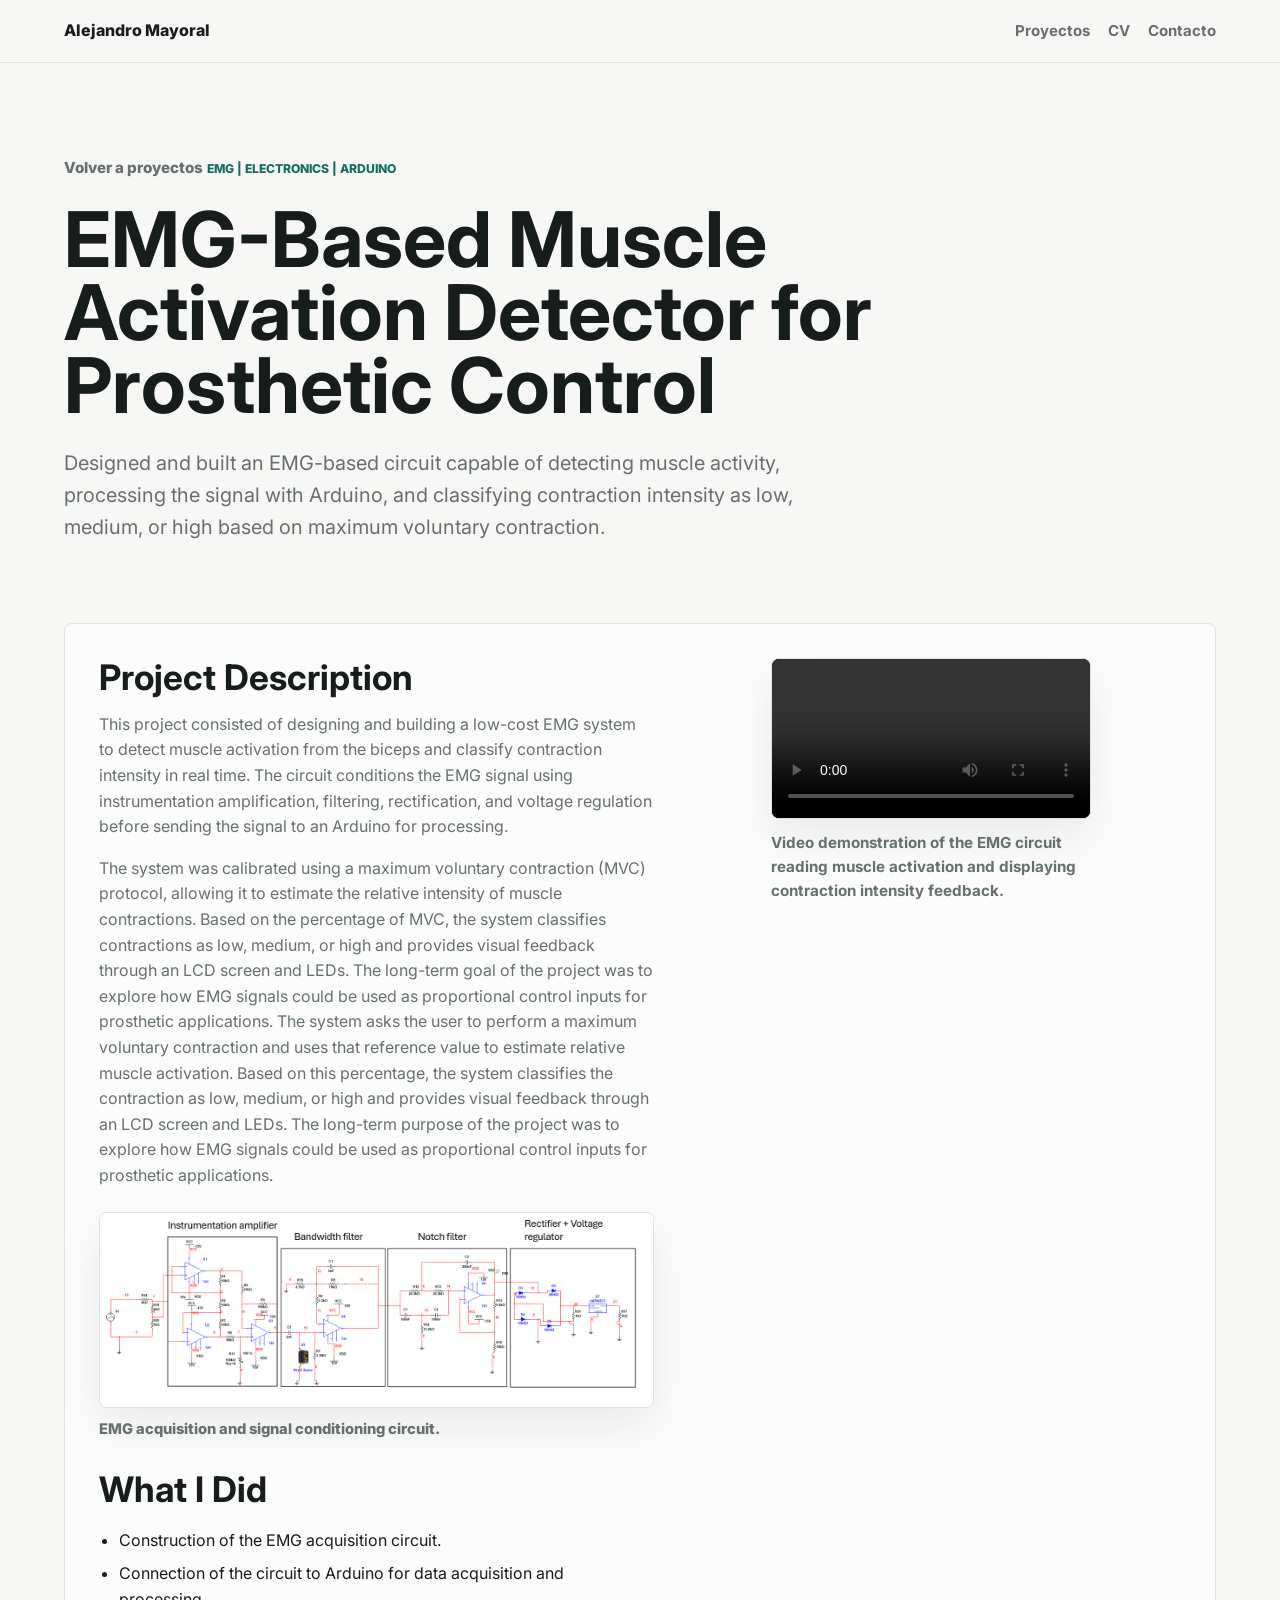
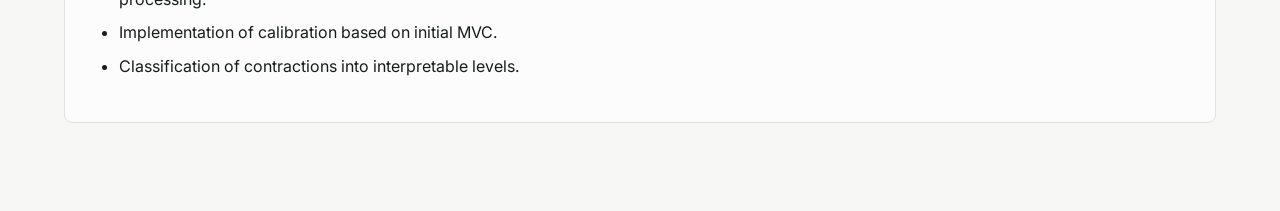
==== emg-arduino.html @ 132bfb3f "Add biomedical engineering portfolio" ====
<!doctype html>
<html lang="es">
  <head>
    <meta charset="UTF-8" />
    <meta name="viewport" content="width=device-width, initial-scale=1.0" />
    <title>Circuito EMG con Arduino | Alejandro Mayoral</title>
    <link rel="preconnect" href="https://fonts.googleapis.com" />
    <link rel="preconnect" href="https://fonts.gstatic.com" crossorigin />
    <link
      href="https://fonts.googleapis.com/css2?family=Inter:wght@400;500;600;700;800&display=swap"
      rel="stylesheet"
    />
    <link rel="stylesheet" href="styles.css" />
  </head>
  <body>
    <header class="topbar">
      <a class="name-link" href="index.html">Alejandro Mayoral</a>
      <nav aria-label="Navegacion del proyecto">
        <a href="index.html#proyectos">Proyectos</a>
        <a href="index.html#inicio">CV</a>
        <a href="index.html#contacto">Contacto</a>
      </nav>
    </header>

    <main>
      <section class="project-page-hero">
        <a class="back-link" href="index.html#proyectos">Volver a proyectos</a>
        <span class="detail-tag">EMG | Electronics | Arduino</span>
        <h1>EMG-Based Muscle Activation Detector for Prosthetic Control</h1>
        <p class="intro">
          Designed and built an EMG-based circuit capable of detecting muscle activity, processing the signal with Arduino, and classifying contraction intensity as low, medium, or high based on maximum voluntary contraction.
        </p>
        <p>
        </p>
      </section>

      <section class="section project-page-grid">
        <article class="project-detail">
          <div class="detail-copy">
            <h2>Project Description</h2>
            <p>
              This project consisted of designing and building a low-cost EMG system to detect muscle activation from the biceps and classify contraction intensity in real time. The circuit conditions the EMG signal using instrumentation amplification, filtering, rectification, and voltage regulation before sending the signal to an Arduino for processing.
            </p>
            <p>
              The system was calibrated using a maximum voluntary contraction (MVC) protocol, allowing it to estimate the relative intensity of muscle contractions. Based on the percentage of MVC, the system classifies contractions as low, medium, or high and provides visual feedback through an LCD screen and LEDs. The long-term goal of the project was to explore how EMG signals could be used as proportional control inputs for prosthetic applications.
              The system asks the user to perform a maximum voluntary contraction and uses that reference value to estimate relative muscle activation. Based on this percentage, the system classifies the contraction as low, medium, or high and provides visual feedback through an LCD screen and LEDs. The long-term purpose of the project was to explore how EMG signals could be used as proportional control inputs for prosthetic applications.
            </p>
            <figure class="inline-figure">
              <img
                src="assets/EMGcircuit/circuito.png"
                alt="EMG acquisition circuit diagram"
              />
              <figcaption>EMG acquisition and signal conditioning circuit.</figcaption>
            </figure>
            <h2>What I Did</h2>
            <ul class="result-list">
              <li>Construction of the EMG acquisition circuit.</li>
              <li>Connection of the circuit to Arduino for data acquisition and processing.</li>
              <li>Implementation of calibration based on initial MVC.</li>
              <li>Classification of contractions into interpretable levels.</li>
            </ul>
          </div>
          <div class="detail-media compact-video">
            <video controls playsinline preload="metadata">
              <source src="assets/EMGcircuit/EMGvideo.mp4" type="video/mp4" />
              Tu navegador no soporta video HTML5.
            </video>
            <p>
              Video demonstration of the EMG circuit reading muscle activation and displaying
              contraction intensity feedback.
            </p>
          </div>
        </article>
      </section>
    </main>
  </body>
</html>
---- styles.css ----
:root {
  --bg: #f7f8f6;
  --surface: #ffffff;
  --ink: #171d1b;
  --muted: #66706c;
  --line: #dde4e0;
  --accent: #146c63;
  --accent-dark: #0f514b;
  --soft: #eef3f0;
  --shadow: 0 18px 45px rgba(23, 29, 27, 0.08);
}

* {
  box-sizing: border-box;
}

html {
  scroll-behavior: smooth;
}

body {
  margin: 0;
  color: var(--ink);
  background: var(--bg);
  font-family: "Inter", Arial, sans-serif;
  line-height: 1.6;
}

img,
iframe,
video {
  max-width: 100%;
}

a {
  color: inherit;
  text-decoration: none;
}

.topbar {
  position: sticky;
  top: 0;
  z-index: 10;
  display: flex;
  align-items: center;
  justify-content: space-between;
  gap: 20px;
  padding: 18px clamp(20px, 5vw, 72px);
  border-bottom: 1px solid var(--line);
  background: rgba(247, 248, 246, 0.92);
  backdrop-filter: blur(14px);
}

.name-link {
  font-size: 1rem;
  font-weight: 800;
}

nav {
  display: flex;
  gap: 18px;
  color: var(--muted);
  font-size: 0.94rem;
  font-weight: 700;
}

nav a:hover,
.footer a:hover {
  color: var(--accent);
}

.hero {
  display: grid;
  grid-template-columns: minmax(0, 1fr) minmax(320px, 430px);
  gap: clamp(28px, 5vw, 64px);
  align-items: start;
  max-width: 1360px;
  padding: clamp(64px, 10vw, 120px) clamp(20px, 5vw, 72px) 48px;
}

.hero-copy {
  max-width: 840px;
}

.kicker {
  margin: 0 0 10px;
  color: var(--accent);
  font-size: 0.78rem;
  font-weight: 800;
  letter-spacing: 0;
  text-transform: uppercase;
}

h1,
h2,
h3,
h4,
p {
  overflow-wrap: anywhere;
}

h1 {
  margin: 0;
  font-size: clamp(3rem, 9vw, 7rem);
  line-height: 0.95;
  letter-spacing: 0;
}

h2 {
  margin: 0;
  font-size: clamp(1.8rem, 4vw, 3rem);
  line-height: 1.08;
  letter-spacing: 0;
}

h3 {
  margin: 0 0 10px;
  font-size: 1.3rem;
  line-height: 1.2;
}

h4 {
  margin: 0 0 8px;
  font-size: 1rem;
}

.intro {
  max-width: 760px;
  margin: 24px 0 0;
  color: var(--muted);
  font-size: clamp(1.08rem, 2vw, 1.25rem);
}

.hero-actions,
.contact-links {
  display: flex;
  flex-wrap: wrap;
  gap: 12px;
  margin-top: 28px;
}

.button,
.contact-links a,
.contact-links span {
  display: inline-flex;
  min-height: 44px;
  align-items: center;
  justify-content: center;
  border: 1px solid var(--line);
  border-radius: 8px;
  background: var(--surface);
  padding: 10px 15px;
  font-weight: 800;
}

.button-primary {
  border-color: var(--accent);
  color: white;
  background: var(--accent);
}

.focus-list {
  display: flex;
  flex-wrap: wrap;
  gap: 10px;
  margin: 34px 0 0;
  padding: 0;
  list-style: none;
}

.focus-list li {
  border: 1px solid var(--line);
  border-radius: 8px;
  background: var(--surface);
  padding: 9px 11px;
  color: var(--muted);
  font-size: 0.92rem;
  font-weight: 700;
}

.section {
  padding: clamp(48px, 7vw, 88px) clamp(20px, 5vw, 72px);
}

.section-heading {
  max-width: 760px;
  margin-bottom: 28px;
}

.section-heading p,
.project-card p,
.project-detail p,
.contact-section p {
  color: var(--muted);
}

.cv-section {
  background: var(--surface);
}

.cv-viewer {
  overflow: hidden;
  border: 1px solid var(--line);
  border-radius: 8px;
  background: var(--soft);
  box-shadow: var(--shadow);
}

.cv-viewer iframe {
  display: block;
  width: 100%;
  height: min(78vh, 820px);
  border: 0;
}

.cv-download {
  margin-top: 14px;
}

.hero-cv {
  overflow: hidden;
  border: 1px solid var(--line);
  border-radius: 8px;
  background: var(--surface);
  box-shadow: var(--shadow);
}

.hero-cv-header {
  display: flex;
  align-items: center;
  justify-content: space-between;
  gap: 16px;
  padding: 16px;
  border-bottom: 1px solid var(--line);
}

.hero-cv-header h2 {
  font-size: 1.1rem;
}

.hero-cv-header .kicker {
  margin-bottom: 4px;
}

.hero-cv-header a {
  display: inline-flex;
  min-height: 36px;
  align-items: center;
  justify-content: center;
  border: 1px solid var(--line);
  border-radius: 8px;
  padding: 8px 11px;
  color: var(--accent);
  font-size: 0.88rem;
  font-weight: 800;
}

.hero-cv iframe {
  display: block;
  width: 100%;
  height: 560px;
  border: 0;
  background: var(--soft);
}

.project-grid {
  display: grid;
  grid-template-columns: repeat(4, minmax(0, 1fr));
  gap: 16px;
}

.project-card {
  display: grid;
  grid-template-rows: 180px 1fr;
  min-height: 360px;
  overflow: hidden;
  border: 1px solid var(--line);
  border-radius: 8px;
  background: var(--surface);
  box-shadow: var(--shadow);
  transition:
    transform 180ms ease,
    border-color 180ms ease,
    box-shadow 180ms ease;
}

.project-card:hover {
  border-color: rgba(20, 108, 99, 0.45);
  box-shadow: 0 22px 54px rgba(23, 29, 27, 0.12);
  transform: translateY(-3px);
}

.project-card img,
.project-card video,
.card-visual {
  width: 100%;
  height: 180px;
  object-fit: cover;
  background: var(--soft);
}

.card-video {
  display: block;
}

.project-card img.contain-card-media {
  display: block;
  object-fit: fill;
  padding: 0;
}

.project-card > div:last-child {
  padding: 20px;
}

.project-card span,
.detail-tag {
  display: inline-flex;
  margin-bottom: 10px;
  color: var(--accent);
  font-size: 0.76rem;
  font-weight: 800;
  text-transform: uppercase;
}

.rehab-visual {
  background:
    radial-gradient(circle at 72% 34%, #d8694d 0 12%, transparent 13%),
    linear-gradient(135deg, #dfeee9, #f7f4ec);
}

.emg-visual {
  background:
    linear-gradient(90deg, transparent 0 8%, #146c63 8% 10%, transparent 10% 20%, #d8694d 20% 23%, transparent 23%),
    #f4eee8;
}

.game-visual {
  background:
    radial-gradient(circle at 30% 48%, #d49a2a 0 10%, transparent 11%),
    linear-gradient(#c6e8f3 0 68%, #87bf7a 68%);
}

.details-section {
  background: var(--surface);
}

.project-page-hero {
  max-width: 1040px;
  padding: clamp(52px, 8vw, 92px) clamp(20px, 5vw, 72px) 26px;
}

.project-page-hero h1 {
  max-width: 980px;
  font-size: clamp(2.3rem, 6vw, 5.2rem);
}

.back-link {
  display: inline-flex;
  margin-bottom: 24px;
  color: var(--muted);
  font-size: 0.95rem;
  font-weight: 800;
}

.back-link:hover {
  color: var(--accent);
}

.project-page-grid {
  padding-top: 20px;
}

.project-detail {
  display: grid;
  grid-template-columns: minmax(0, 1fr) minmax(280px, 0.9fr);
  gap: 28px;
  scroll-margin-top: 92px;
  margin-top: 18px;
  padding: clamp(22px, 4vw, 34px);
  border: 1px solid var(--line);
  border-radius: 8px;
  background: #fbfcfb;
}

.project-detail + .project-detail {
  margin-top: 22px;
}

.project-detail.no-gallery {
  grid-template-columns: 1fr;
}

.detail-copy h2 {
  margin-top: 0;
  margin-bottom: 14px;
  font-size: clamp(1.55rem, 3vw, 2.2rem);
}

.detail-copy h2:not(:first-child) {
  margin-top: 28px;
}

.two-col {
  display: grid;
  grid-template-columns: repeat(2, minmax(0, 1fr));
  gap: 16px;
  margin-top: 18px;
}

.two-col > div {
  padding: 16px;
  border: 1px solid var(--line);
  border-radius: 8px;
  background: var(--surface);
}

.two-col p {
  margin: 0;
}

.result-list {
  margin: 20px 0 0;
  padding-left: 20px;
}

.result-list li {
  margin: 8px 0;
}

.skill-list {
  display: flex;
  flex-wrap: wrap;
  gap: 10px;
  margin: 20px 0 0;
  padding: 0;
  list-style: none;
}

.skill-list li {
  border: 1px solid var(--line);
  border-radius: 8px;
  background: var(--surface);
  padding: 9px 11px;
  color: var(--muted);
  font-size: 0.92rem;
  font-weight: 800;
}

.inline-figure {
  margin: 24px 0 0;
}

.inline-figure img {
  display: block;
  width: 100%;
  border: 1px solid var(--line);
  border-radius: 8px;
  background: var(--surface);
  box-shadow: var(--shadow);
}

.inline-figure figcaption {
  margin-top: 10px;
  color: var(--muted);
  font-size: 0.92rem;
  font-weight: 800;
}

.project-link {
  margin-top: 22px;
}

.detail-gallery {
  display: grid;
  grid-template-columns: repeat(2, minmax(0, 1fr));
  gap: 10px;
}

.detail-gallery img {
  width: 100%;
  height: 100%;
  min-height: 180px;
  border-radius: 8px;
  object-fit: cover;
  background: var(--soft);
}

.detail-gallery img:first-child {
  grid-column: 1 / -1;
  min-height: 260px;
}

.detail-media {
  align-self: start;
}

.detail-media video {
  display: block;
  width: 100%;
  border: 1px solid var(--line);
  border-radius: 8px;
  background: #000000;
  box-shadow: var(--shadow);
}

.detail-media p {
  margin: 12px 0 0;
  color: var(--muted);
  font-size: 0.95rem;
  font-weight: 700;
}

.compact-video {
  max-width: 320px;
  justify-self: center;
}

.video-stack {
  display: grid;
  gap: 18px;
  max-width: 360px;
  justify-self: center;
}

.video-stack figure {
  margin: 0;
}

.video-stack figcaption {
  margin-top: 10px;
  color: var(--muted);
  font-size: 0.92rem;
  font-weight: 800;
}

.contact-section {
  background: var(--bg);
}

.footer {
  display: flex;
  justify-content: space-between;
  gap: 20px;
  padding: 24px clamp(20px, 5vw, 72px);
  border-top: 1px solid var(--line);
  color: var(--muted);
  font-size: 0.92rem;
  font-weight: 700;
}

@media (max-width: 1100px) {
  .project-grid {
    grid-template-columns: repeat(2, minmax(0, 1fr));
  }
}

@media (max-width: 820px) {
  .topbar,
  nav,
  .footer {
    align-items: flex-start;
    flex-direction: column;
  }

  .project-grid,
  .hero,
  .project-detail,
  .two-col {
    grid-template-columns: 1fr;
  }

  .hero-cv {
    max-width: 560px;
  }

  .cv-viewer iframe {
    height: 620px;
  }
}

@media (max-width: 560px) {
  .topbar {
    position: static;
  }

  nav,
  .hero-actions,
  .button,
  .contact-links,
  .contact-links a,
  .contact-links span {
    width: 100%;
  }

  nav {
    gap: 8px;
  }

  nav a {
    width: 100%;
    padding: 6px 0;
  }

  .project-grid {
    grid-template-columns: 1fr;
  }
}
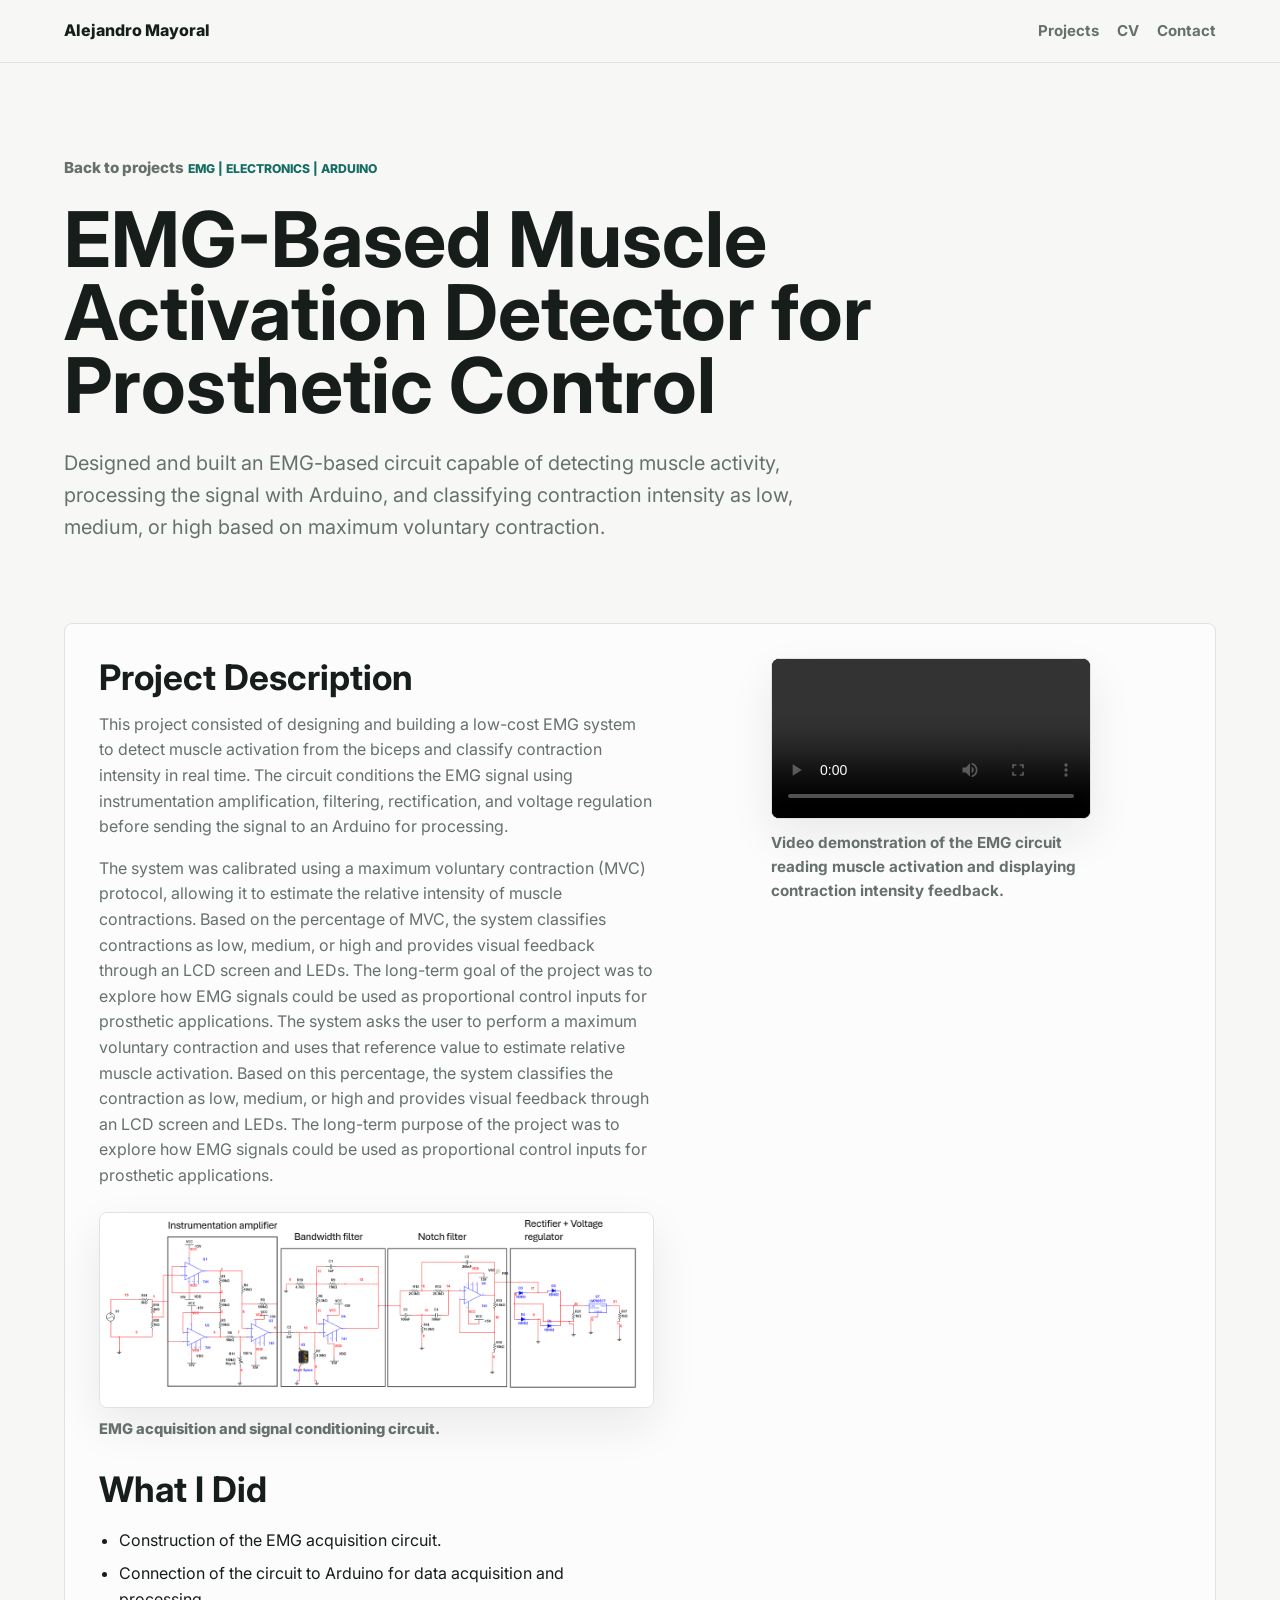
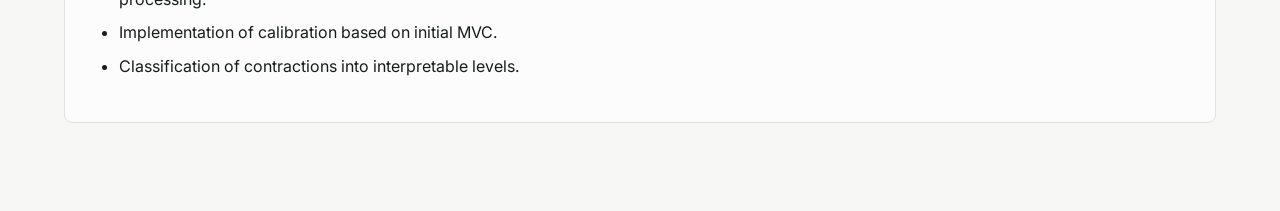
==== commit bfa7d4da: "Translate portfolio text to English" ====
--- a/emg-arduino.html
+++ b/emg-arduino.html
@@ -1,9 +1,9 @@
 <!doctype html>
-<html lang="es">
+<html lang="en">
   <head>
     <meta charset="UTF-8" />
     <meta name="viewport" content="width=device-width, initial-scale=1.0" />
-    <title>Circuito EMG con Arduino | Alejandro Mayoral</title>
+    <title>EMG Circuit with Arduino | Alejandro Mayoral</title>
     <link rel="preconnect" href="https://fonts.googleapis.com" />
     <link rel="preconnect" href="https://fonts.gstatic.com" crossorigin />
     <link
@@ -15,16 +15,16 @@
   <body>
     <header class="topbar">
       <a class="name-link" href="index.html">Alejandro Mayoral</a>
-      <nav aria-label="Navegacion del proyecto">
-        <a href="index.html#proyectos">Proyectos</a>
+      <nav aria-label="Project navigation">
+        <a href="index.html#proyectos">Projects</a>
         <a href="index.html#inicio">CV</a>
-        <a href="index.html#contacto">Contacto</a>
+        <a href="index.html#contacto">Contact</a>
       </nav>
     </header>
 
     <main>
       <section class="project-page-hero">
-        <a class="back-link" href="index.html#proyectos">Volver a proyectos</a>
+        <a class="back-link" href="index.html#proyectos">Back to projects</a>
         <span class="detail-tag">EMG | Electronics | Arduino</span>
         <h1>EMG-Based Muscle Activation Detector for Prosthetic Control</h1>
         <p class="intro">
@@ -63,7 +63,7 @@
           <div class="detail-media compact-video">
             <video controls playsinline preload="metadata">
               <source src="assets/EMGcircuit/EMGvideo.mp4" type="video/mp4" />
-              Tu navegador no soporta video HTML5.
+              Your browser does not support HTML5 video.
             </video>
             <p>
               Video demonstration of the EMG circuit reading muscle activation and displaying
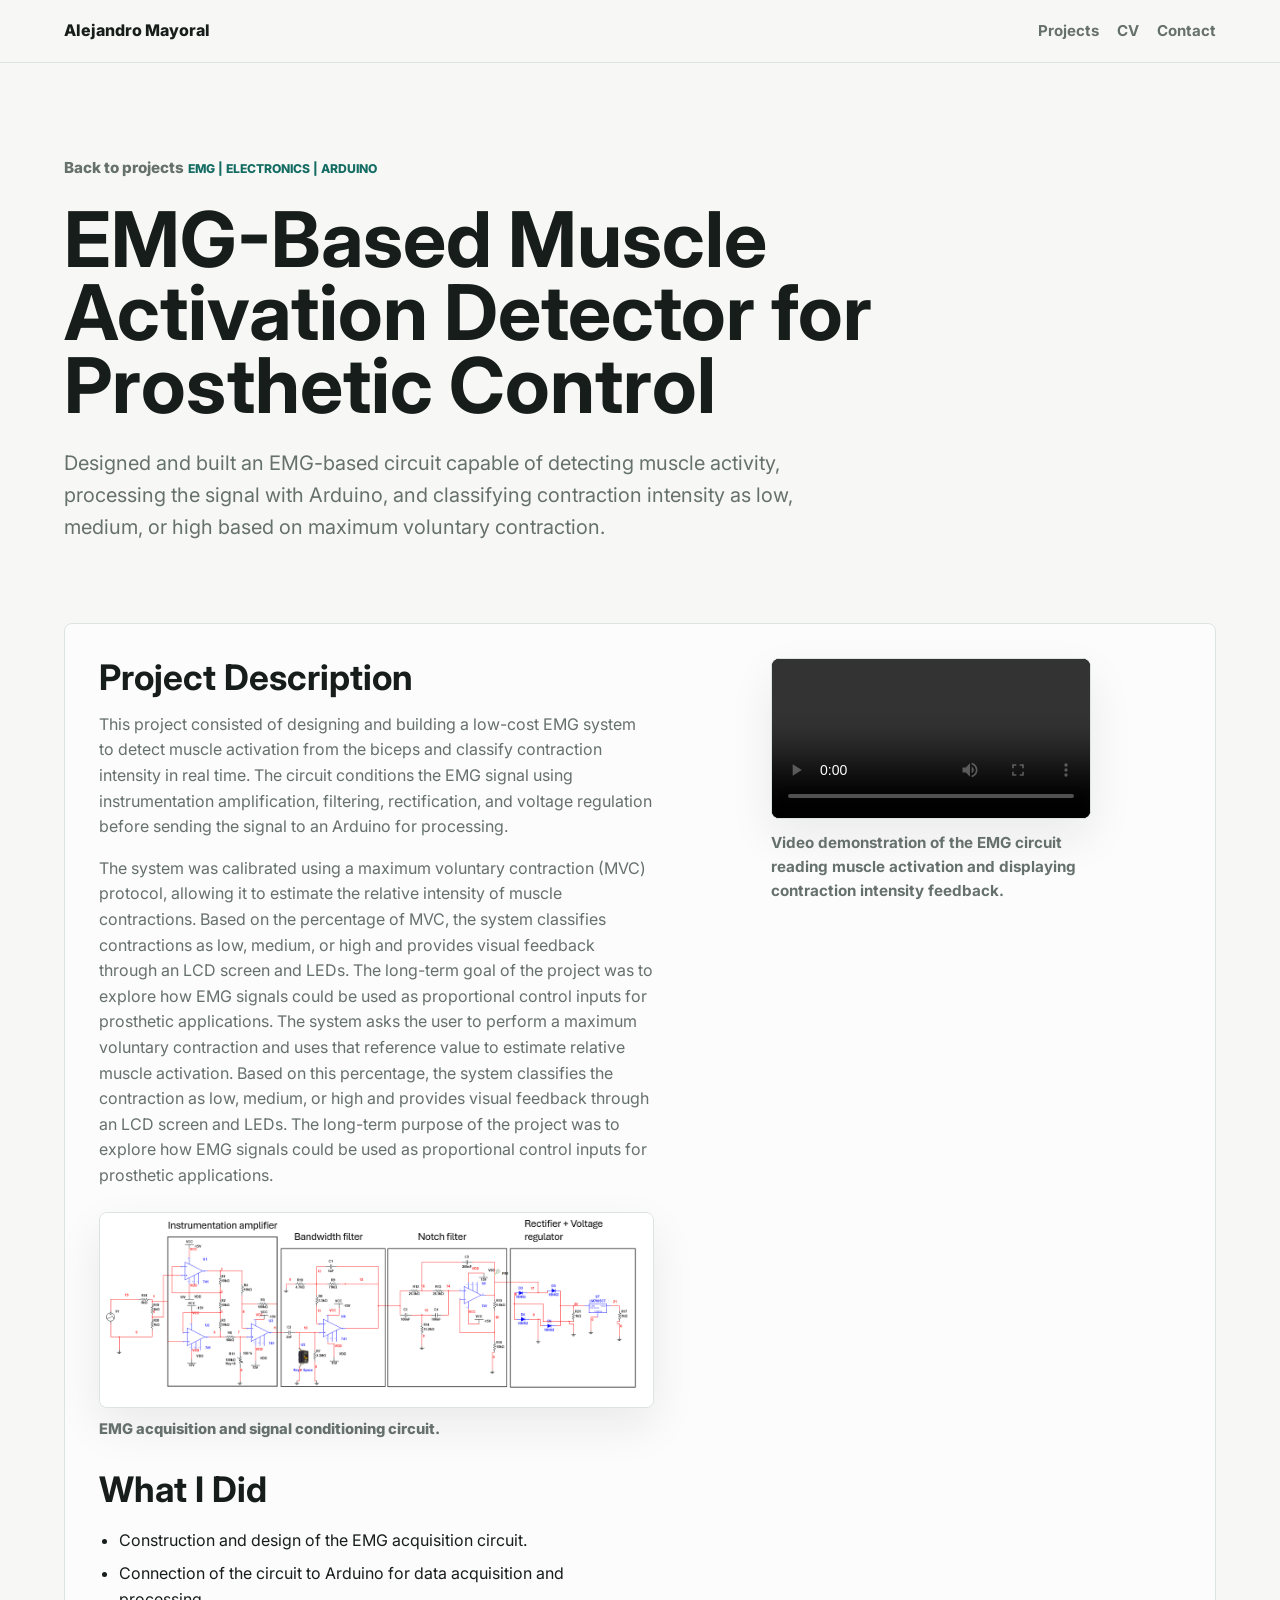
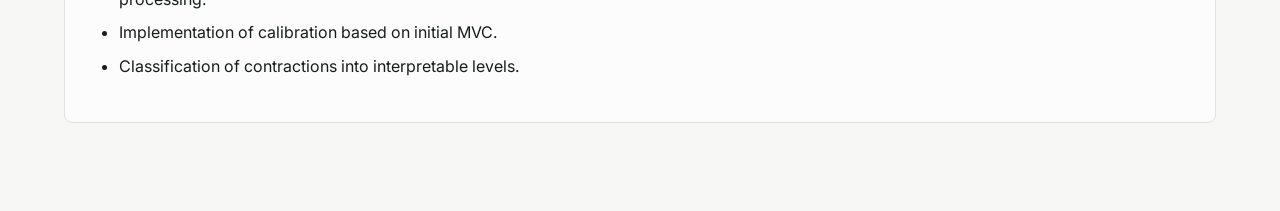
==== commit f5b93c89: "Update portfolio content and assets" ====
--- a/emg-arduino.html
+++ b/emg-arduino.html
@@ -54,7 +54,7 @@
             </figure>
             <h2>What I Did</h2>
             <ul class="result-list">
-              <li>Construction of the EMG acquisition circuit.</li>
+              <li>Construction and design of the EMG acquisition circuit.</li>
               <li>Connection of the circuit to Arduino for data acquisition and processing.</li>
               <li>Implementation of calibration based on initial MVC.</li>
               <li>Classification of contractions into interpretable levels.</li>
--- a/styles.css
+++ b/styles.css
@@ -345,6 +345,34 @@
   background: var(--surface);
 }
 
+.fixtures-overview {
+  padding-top: 24px;
+}
+
+.fixture-type-grid {
+  display: grid;
+  grid-template-columns: repeat(2, minmax(0, 1fr));
+  gap: 16px;
+}
+
+.fixture-type-card,
+.empty-state {
+  border: 1px solid var(--line);
+  border-radius: 8px;
+  background: var(--surface);
+  box-shadow: var(--shadow);
+  padding: clamp(20px, 3vw, 28px);
+}
+
+.fixture-type-card p,
+.empty-state p {
+  color: var(--muted);
+}
+
+.fixture-project-grid {
+  grid-template-columns: repeat(2, minmax(260px, 420px));
+}
+
 .project-page-hero {
   max-width: 1040px;
   padding: clamp(52px, 8vw, 92px) clamp(20px, 5vw, 72px) 26px;
@@ -491,6 +519,58 @@
   min-height: 260px;
 }
 
+.figure-gallery {
+  display: grid;
+  gap: 18px;
+}
+
+.figure-gallery figure {
+  margin: 0;
+}
+
+.figure-gallery img {
+  display: block;
+  width: 100%;
+  height: auto;
+  border: 1px solid var(--line);
+  border-radius: 8px;
+  background: var(--soft);
+  box-shadow: var(--shadow);
+}
+
+.figure-gallery figcaption {
+  margin-top: 10px;
+  color: var(--muted);
+  font-size: 0.92rem;
+  font-weight: 700;
+}
+
+.figure-gallery figcaption strong {
+  display: block;
+  color: var(--ink);
+  font-size: 0.94rem;
+}
+
+.alignment-gallery {
+  max-width: 460px;
+  justify-self: center;
+}
+
+.tyvek-gallery {
+  grid-template-columns: 1fr;
+}
+
+.tyvek-gallery img,
+.tyvek-gallery img:first-child {
+  grid-column: auto;
+  width: 100%;
+  height: auto;
+  min-height: 0;
+  border: 1px solid var(--line);
+  object-fit: contain;
+  box-shadow: var(--shadow);
+}
+
 .detail-media {
   align-self: start;
 }
@@ -565,6 +645,7 @@
 
   .project-grid,
   .hero,
+  .fixture-type-grid,
   .project-detail,
   .two-col {
     grid-template-columns: 1fr;
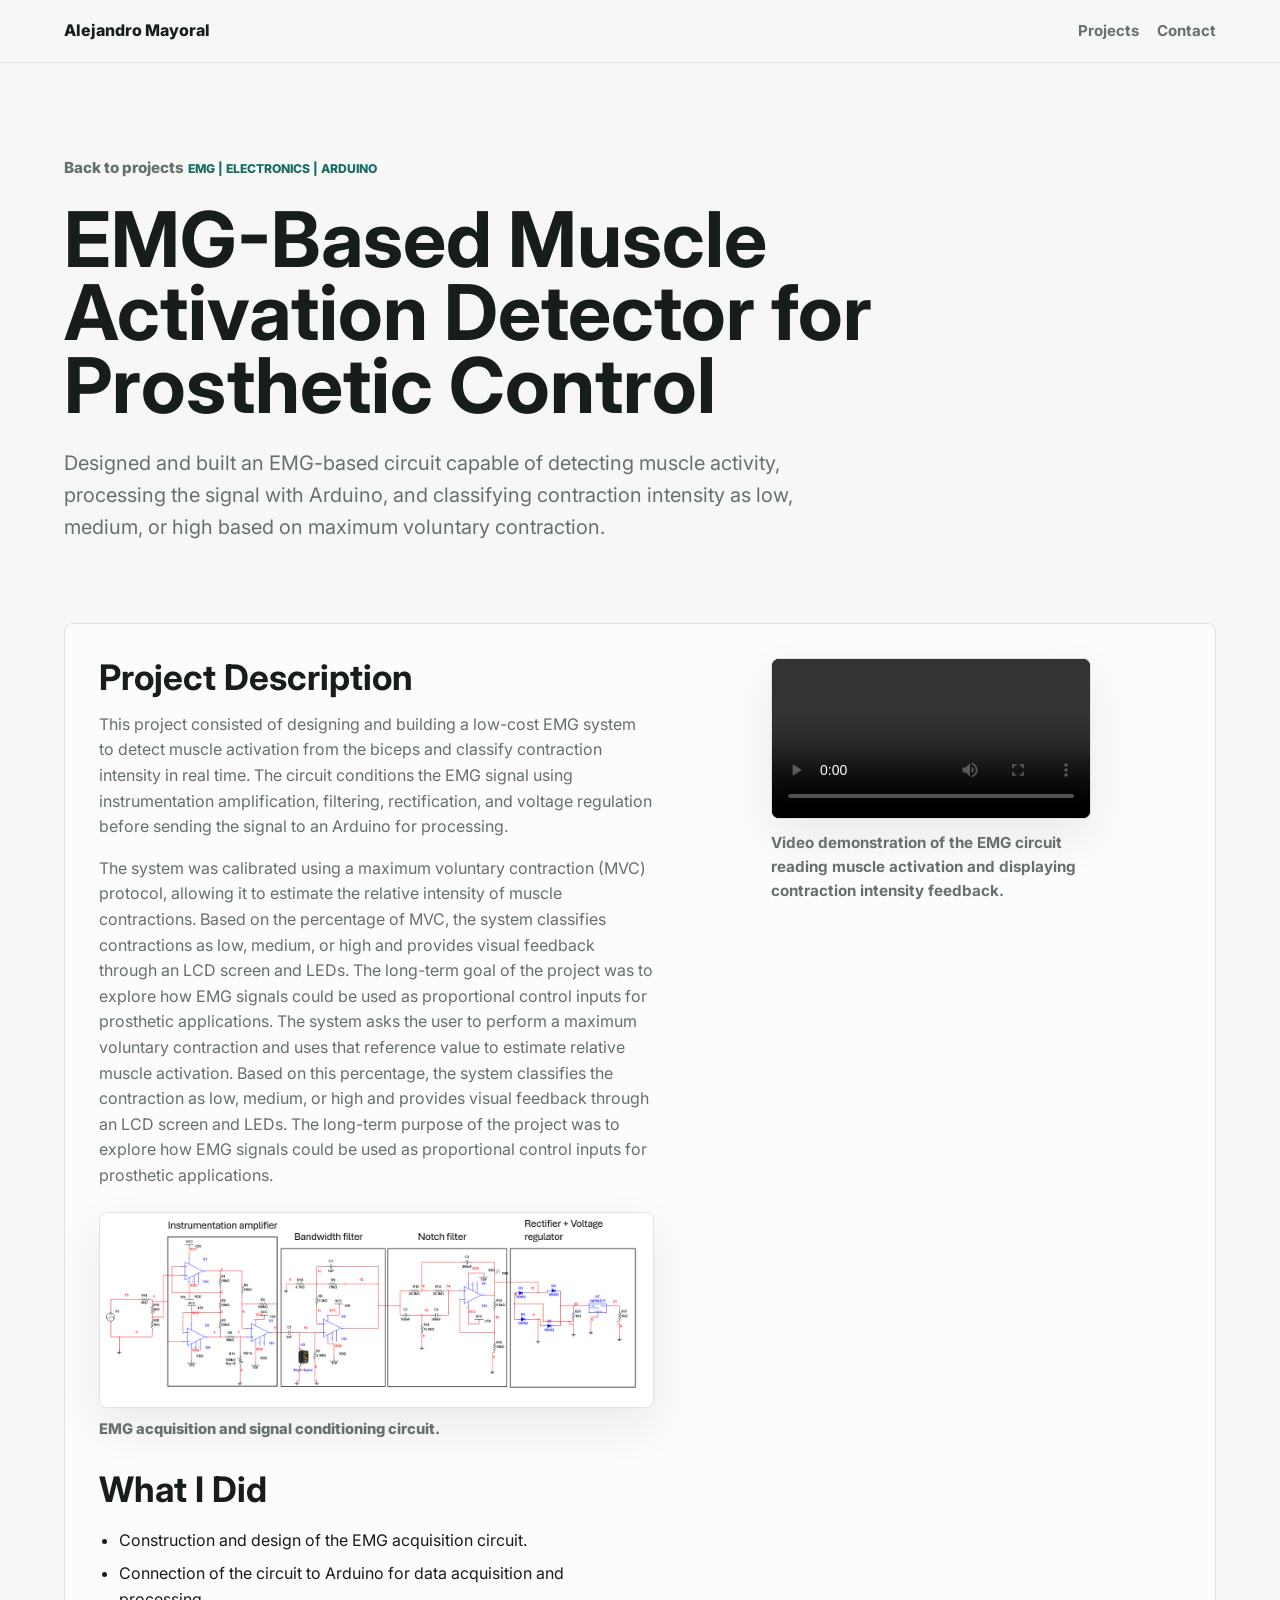
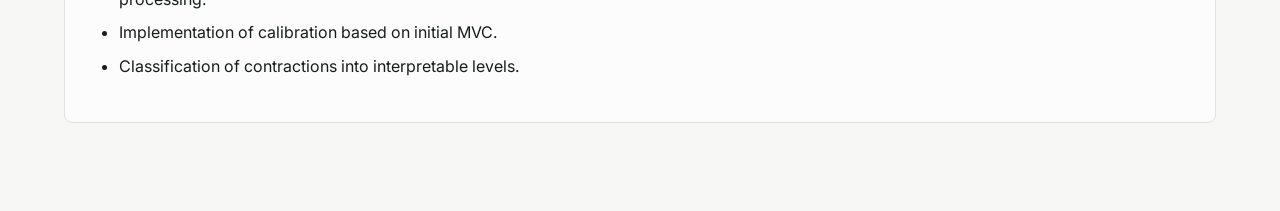
==== commit a5a03c48: "Remove CV from portfolio" ====
--- a/emg-arduino.html
+++ b/emg-arduino.html
@@ -17,7 +17,6 @@
       <a class="name-link" href="index.html">Alejandro Mayoral</a>
       <nav aria-label="Project navigation">
         <a href="index.html#proyectos">Projects</a>
-        <a href="index.html#inicio">CV</a>
         <a href="index.html#contacto">Contact</a>
       </nav>
     </header>
--- a/styles.css
+++ b/styles.css
@@ -70,11 +70,7 @@
 }
 
 .hero {
-  display: grid;
-  grid-template-columns: minmax(0, 1fr) minmax(320px, 430px);
-  gap: clamp(28px, 5vw, 64px);
-  align-items: start;
-  max-width: 1360px;
+  max-width: 1040px;
   padding: clamp(64px, 10vw, 120px) clamp(20px, 5vw, 72px) 48px;
 }
 
@@ -194,75 +190,6 @@
   color: var(--muted);
 }
 
-.cv-section {
-  background: var(--surface);
-}
-
-.cv-viewer {
-  overflow: hidden;
-  border: 1px solid var(--line);
-  border-radius: 8px;
-  background: var(--soft);
-  box-shadow: var(--shadow);
-}
-
-.cv-viewer iframe {
-  display: block;
-  width: 100%;
-  height: min(78vh, 820px);
-  border: 0;
-}
-
-.cv-download {
-  margin-top: 14px;
-}
-
-.hero-cv {
-  overflow: hidden;
-  border: 1px solid var(--line);
-  border-radius: 8px;
-  background: var(--surface);
-  box-shadow: var(--shadow);
-}
-
-.hero-cv-header {
-  display: flex;
-  align-items: center;
-  justify-content: space-between;
-  gap: 16px;
-  padding: 16px;
-  border-bottom: 1px solid var(--line);
-}
-
-.hero-cv-header h2 {
-  font-size: 1.1rem;
-}
-
-.hero-cv-header .kicker {
-  margin-bottom: 4px;
-}
-
-.hero-cv-header a {
-  display: inline-flex;
-  min-height: 36px;
-  align-items: center;
-  justify-content: center;
-  border: 1px solid var(--line);
-  border-radius: 8px;
-  padding: 8px 11px;
-  color: var(--accent);
-  font-size: 0.88rem;
-  font-weight: 800;
-}
-
-.hero-cv iframe {
-  display: block;
-  width: 100%;
-  height: 560px;
-  border: 0;
-  background: var(--soft);
-}
-
 .project-grid {
   display: grid;
   grid-template-columns: repeat(4, minmax(0, 1fr));
@@ -644,19 +571,10 @@
   }
 
   .project-grid,
-  .hero,
   .fixture-type-grid,
   .project-detail,
   .two-col {
     grid-template-columns: 1fr;
-  }
-
-  .hero-cv {
-    max-width: 560px;
-  }
-
-  .cv-viewer iframe {
-    height: 620px;
   }
 }
 
